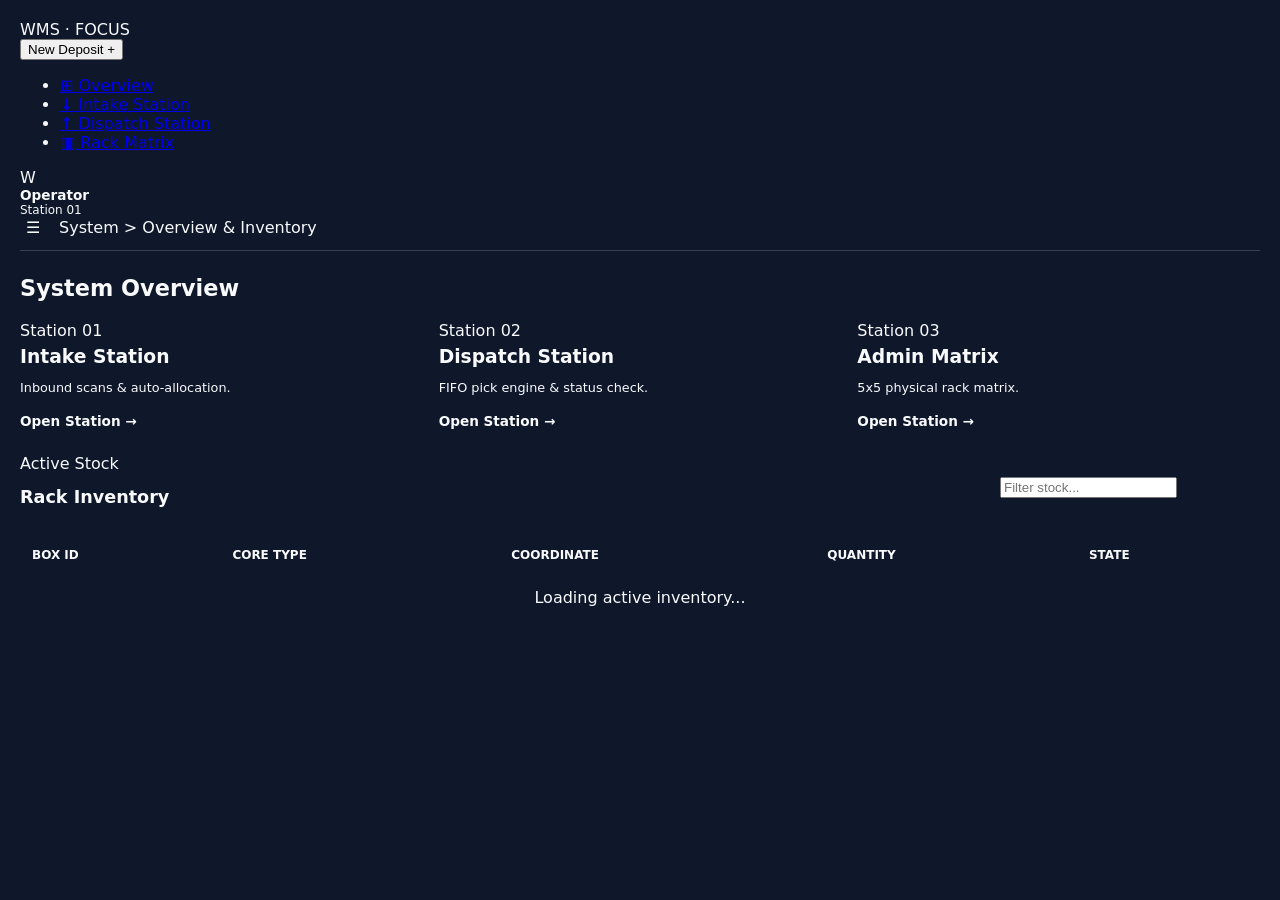
==== templates/index.html @ e70aa9d1 "working" ====
<!DOCTYPE html>
<html lang="en">
<head>
    <meta charset="UTF-8">
    <meta name="viewport" content="width=device-width, initial-scale=1.0">
    <title>WMS Operations</title>
    <link rel="stylesheet" href="/static/style.css">
</head>
<body>

    <aside id="sidebar">
        <div class="sidebar-header">
            <div class="sidebar-brand">WMS · FOCUS</div>
            <button class="btn-new-task" onclick="window.location.href='/intake'">
                <span>New Deposit</span>
                <span>+</span>
            </button>
        </div>

        <ul class="sidebar-menu">
            <li><a href="/" class="active"><span>⊞</span> Overview</a></li>
            <li><a href="/intake"><span>↓</span> Intake Station</a></li>
            <li><a href="/dispatch"><span>↑</span> Dispatch Station</a></li>
            <li><a href="/admin"><span>▥</span> Rack Matrix</a></li>
        </ul>

        <div class="sidebar-footer">
            <div class="user-avatar">W</div>
            <div>
                <div style="font-weight: 600; font-size: 0.85rem;">Operator</div>
                <div style="font-size: 0.75rem; color: var(--text-muted);">Station 01</div>
            </div>
        </div>
    </aside>

    <div id="main-wrapper">
        <header class="top-bar">
            <div class="breadcrumbs">
                <button onclick="toggleSidebar()" style="background: none; border: none; color: var(--text-secondary); cursor: pointer; font-size: 1rem; margin-right: 8px;">☰</button>
                <span>System</span> &gt; <span class="active">Overview & Inventory</span>
            </div>
        </header>

        <div class="content-container">
            <h1 style="font-size: 1.4rem; font-weight: 700; margin-bottom: 20px;">System Overview</h1>

            <!-- Station Cards -->
            <div style="display: grid; grid-template-columns: repeat(3, 1fr); gap: 16px; margin-bottom: 24px;">
                <div class="card" style="margin: 0;">
                    <span class="section-label">Station 01</span>
                    <h3 style="margin: 6px 0 4px 0;">Intake Station</h3>
                    <p style="color: var(--text-secondary); font-size: 0.8rem; margin-bottom: 16px;">Inbound scans & auto-allocation.</p>
                    <a href="/intake" style="color: var(--accent-orange); text-decoration: none; font-size: 0.85rem; font-weight: 600;">Open Station &rarr;</a>
                </div>

                <div class="card" style="margin: 0;">
                    <span class="section-label">Station 02</span>
                    <h3 style="margin: 6px 0 4px 0;">Dispatch Station</h3>
                    <p style="color: var(--text-secondary); font-size: 0.8rem; margin-bottom: 16px;">FIFO pick engine & status check.</p>
                    <a href="/dispatch" style="color: var(--accent-orange); text-decoration: none; font-size: 0.85rem; font-weight: 600;">Open Station &rarr;</a>
                </div>

                <div class="card" style="margin: 0;">
                    <span class="section-label">Station 03</span>
                    <h3 style="margin: 6px 0 4px 0;">Admin Matrix</h3>
                    <p style="color: var(--text-secondary); font-size: 0.8rem; margin-bottom: 16px;">5x5 physical rack matrix.</p>
                    <a href="/admin" style="color: var(--accent-orange); text-decoration: none; font-size: 0.85rem; font-weight: 600;">Open Station &rarr;</a>
                </div>
            </div>

            <!-- Table Card -->
            <div class="card">
                <div style="display: flex; justify-content: space-between; align-items: center; margin-bottom: 16px;">
                    <div>
                        <span class="section-label">Active Stock</span>
                        <h2 style="font-size: 1.1rem; font-weight: 700;">Rack Inventory</h2>
                    </div>
                    <div style="width: 260px;">
                        <input type="text" id="inventory-search" class="input-dark" placeholder="Filter stock..." onkeyup="filterInventoryTable()">
                    </div>
                </div>

                <table style="width: 100%; border-collapse: collapse; text-align: left;">
                    <thead>
                        <tr style="border-bottom: 1px solid var(--border-color); color: var(--text-muted); font-size: 0.75rem; text-transform: uppercase;">
                            <th style="padding: 10px 12px;">Box ID</th>
                            <th style="padding: 10px 12px;">Core Type</th>
                            <th style="padding: 10px 12px;">Coordinate</th>
                            <th style="padding: 10px 12px;">Quantity</th>
                            <th style="padding: 10px 12px;">State</th>
                        </tr>
                    </thead>
                    <tbody id="inventory-table-body">
                        <tr><td colspan="5" style="padding: 16px; text-align: center; color: var(--text-muted);">Loading active inventory...</td></tr>
                    </tbody>
                </table>
            </div>
        </div>
    </div>

    <script src="/static/index.js"></script>
</body>
</html>
---- static/style.css ----
:root {
        --bg-color: #0f172a;
        --card-bg: #1e293b;
        --text-main: #f8fafc;
        --accent-empty: #334155;
        --accent-drying: #f59e0b;
        --accent-ready: #10b981;
    }

    body {
        font-family: system-ui, -apple-system, sans-serif;
        background-color: var(--bg-color);
        color: var(--text-main);
        margin: 0;
        padding: 20px;
    }

    header {
        display: flex;
        justify-content: space-between;
        align-items: center;
        margin-bottom: 24px;
        border-bottom: 1px solid var(--accent-empty);
        padding-bottom: 12px;
    }

    .legend {
        display: flex;
        gap: 16px;
    }

    .legend-item {
        display: flex;
        align-items: center;
        gap: 8px;
        font-size: 0.9rem;
    }

    .dot {
        width: 12px;
        height: 12px;
        border-radius: 50%;
    }

    .dot.empty { background-color: var(--accent-empty); }
    .dot.drying { background-color: var(--accent-drying); }
    .dot.ready { background-color: var(--accent-ready); }

    .grid-container {
        display: grid;
        grid-template-columns: repeat(5, 1fr);
        gap: 12px;
        max-width: 900px;
        margin: 0 auto;
    }

    .rack-slot {
        background-color: var(--card-bg);
        border: 2px solid var(--accent-empty);
        border-radius: 8px;
        aspect-ratio: 1;
        display: flex;
        flex-direction: column;
        justify-content: center;
        align-items: center;
        padding: 8px;
        text-align: center;
        transition: all 0.3s ease;
    }

    .rack-slot.drying {
        border-color: var(--accent-drying);
        box-shadow: 0 0 10px rgba(245, 158, 11, 0.2);
    }

    .rack-slot.ready {
        border-color: var(--accent-ready);
        box-shadow: 0 0 10px rgba(16, 185, 129, 0.2);
    }

    .slot-coord {
        font-size: 0.75rem;
        color: #94a3b8;
        margin-bottom: 4px;
    }

    .slot-title {
        font-weight: bold;
        font-size: 0.95rem;
    }

    .slot-qty {
        font-size: 1.2rem;
        margin: 4px 0;
    }

    .slot-status {
        font-size: 0.75rem;
        padding: 2px 6px;
        border-radius: 4px;
        font-weight: 600;
    }

    .status-drying { background-color: #78350f; color: #fef3c7; }
    .status-ready { background-color: #064e3b; color: #d1fae5; }
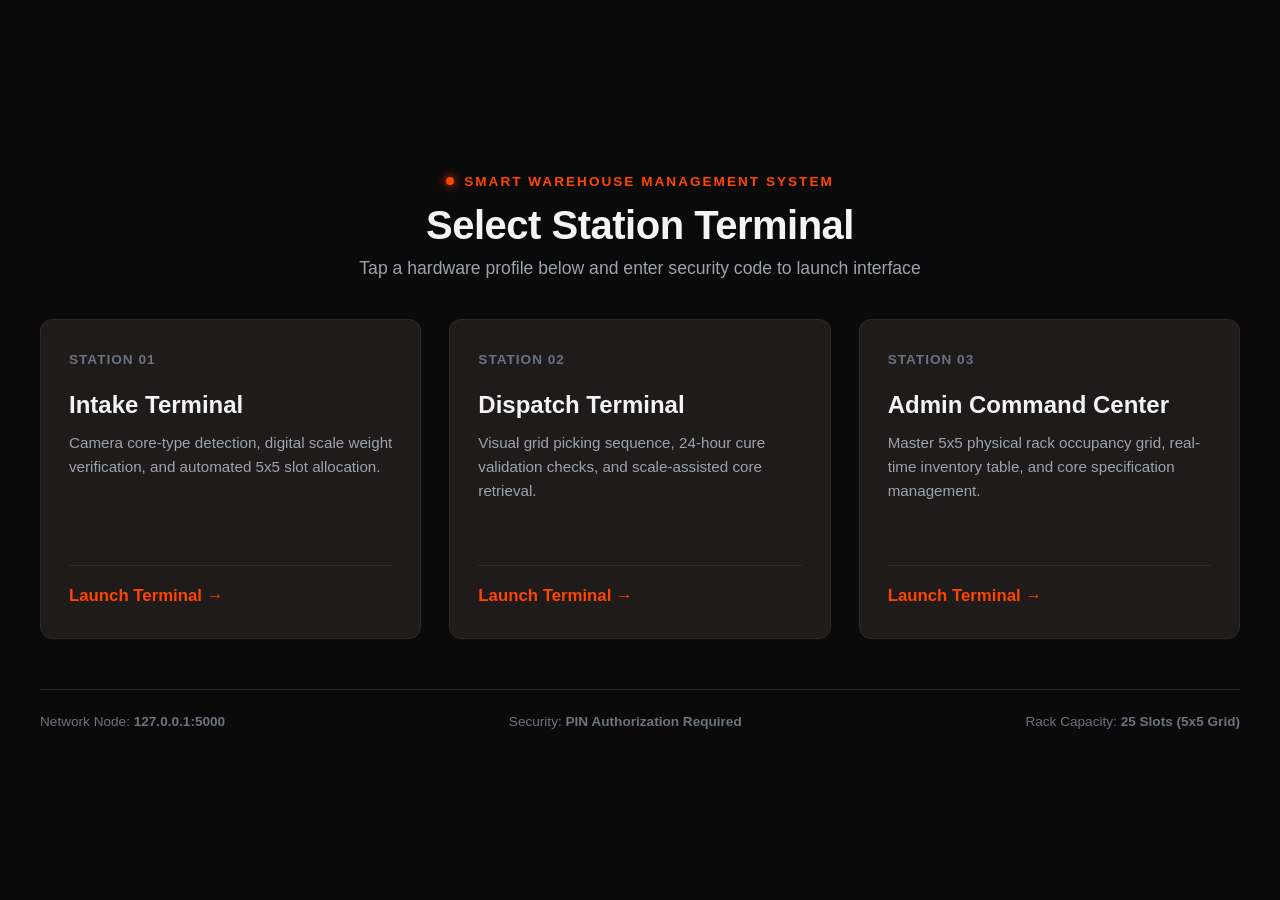
==== commit 47eb263b: "all working for now" ====
--- a/templates/index.html
+++ b/templates/index.html
@@ -2,102 +2,178 @@
 <html lang="en">
 <head>
     <meta charset="UTF-8">
-    <meta name="viewport" content="width=device-width, initial-scale=1.0">
-    <title>WMS Operations</title>
+    <meta name="viewport" content="width=device-width, initial-scale=1.0, maximum-scale=1.0, user-scalable=no">
+    <title>Smart Warehouse Management System</title>
     <link rel="stylesheet" href="/static/style.css">
 </head>
-<body>
+<body class="portal-body">
 
-    <aside id="sidebar">
-        <div class="sidebar-header">
-            <div class="sidebar-brand">WMS · FOCUS</div>
-            <button class="btn-new-task" onclick="window.location.href='/intake'">
-                <span>New Deposit</span>
-                <span>+</span>
-            </button>
-        </div>
-
-        <ul class="sidebar-menu">
-            <li><a href="/" class="active"><span>⊞</span> Overview</a></li>
-            <li><a href="/intake"><span>↓</span> Intake Station</a></li>
-            <li><a href="/dispatch"><span>↑</span> Dispatch Station</a></li>
-            <li><a href="/admin"><span>▥</span> Rack Matrix</a></li>
-        </ul>
-
-        <div class="sidebar-footer">
-            <div class="user-avatar">W</div>
-            <div>
-                <div style="font-weight: 600; font-size: 0.85rem;">Operator</div>
-                <div style="font-size: 0.75rem; color: var(--text-muted);">Station 01</div>
+    <div class="portal-wrapper">
+        <!-- Gateway Header -->
+        <header class="portal-header">
+            <div class="portal-sys-tag">
+                <span class="status-dot"></span> SMART WAREHOUSE MANAGEMENT SYSTEM
             </div>
-        </div>
-    </aside>
-
-    <div id="main-wrapper">
-        <header class="top-bar">
-            <div class="breadcrumbs">
-                <button onclick="toggleSidebar()" style="background: none; border: none; color: var(--text-secondary); cursor: pointer; font-size: 1rem; margin-right: 8px;">☰</button>
-                <span>System</span> &gt; <span class="active">Overview & Inventory</span>
-            </div>
+            <h1 class="portal-title">Select Station Terminal</h1>
+            <p class="portal-subtitle">Tap a hardware profile below and enter security code to launch interface</p>
         </header>
 
-        <div class="content-container">
-            <h1 style="font-size: 1.4rem; font-weight: 700; margin-bottom: 20px;">System Overview</h1>
-
-            <!-- Station Cards -->
-            <div style="display: grid; grid-template-columns: repeat(3, 1fr); gap: 16px; margin-bottom: 24px;">
-                <div class="card" style="margin: 0;">
-                    <span class="section-label">Station 01</span>
-                    <h3 style="margin: 6px 0 4px 0;">Intake Station</h3>
-                    <p style="color: var(--text-secondary); font-size: 0.8rem; margin-bottom: 16px;">Inbound scans & auto-allocation.</p>
-                    <a href="/intake" style="color: var(--accent-orange); text-decoration: none; font-size: 0.85rem; font-weight: 600;">Open Station &rarr;</a>
+        <!-- Terminal Selector Cards -->
+        <div class="portal-grid">
+            
+            <!-- Intake Terminal -->
+            <div class="card station-card" onclick="openPinModal('/intake', 'Intake Terminal')">
+                <div class="card-top">
+                    <span class="terminal-badge">STATION 01</span>
                 </div>
-
-                <div class="card" style="margin: 0;">
-                    <span class="section-label">Station 02</span>
-                    <h3 style="margin: 6px 0 4px 0;">Dispatch Station</h3>
-                    <p style="color: var(--text-secondary); font-size: 0.8rem; margin-bottom: 16px;">FIFO pick engine & status check.</p>
-                    <a href="/dispatch" style="color: var(--accent-orange); text-decoration: none; font-size: 0.85rem; font-weight: 600;">Open Station &rarr;</a>
-                </div>
-
-                <div class="card" style="margin: 0;">
-                    <span class="section-label">Station 03</span>
-                    <h3 style="margin: 6px 0 4px 0;">Admin Matrix</h3>
-                    <p style="color: var(--text-secondary); font-size: 0.8rem; margin-bottom: 16px;">5x5 physical rack matrix.</p>
-                    <a href="/admin" style="color: var(--accent-orange); text-decoration: none; font-size: 0.85rem; font-weight: 600;">Open Station &rarr;</a>
+                
+                <h2 class="card-title">Intake Terminal</h2>
+                <p class="card-desc">
+                    Camera core-type detection, digital scale weight verification, and automated 5x5 slot allocation.
+                </p>
+                
+                <div class="card-footer">
+                    <span class="action-text">Launch Terminal &rarr;</span>
                 </div>
             </div>
 
-            <!-- Table Card -->
-            <div class="card">
-                <div style="display: flex; justify-content: space-between; align-items: center; margin-bottom: 16px;">
-                    <div>
-                        <span class="section-label">Active Stock</span>
-                        <h2 style="font-size: 1.1rem; font-weight: 700;">Rack Inventory</h2>
-                    </div>
-                    <div style="width: 260px;">
-                        <input type="text" id="inventory-search" class="input-dark" placeholder="Filter stock..." onkeyup="filterInventoryTable()">
-                    </div>
+            <!-- Dispatch Terminal -->
+            <div class="card station-card" onclick="openPinModal('/dispatch', 'Dispatch Terminal')">
+                <div class="card-top">
+                    <span class="terminal-badge">STATION 02</span>
                 </div>
+                
+                <h2 class="card-title">Dispatch Terminal</h2>
+                <p class="card-desc">
+                    Visual grid picking sequence, 24-hour cure validation checks, and scale-assisted core retrieval.
+                </p>
+                
+                <div class="card-footer">
+                    <span class="action-text">Launch Terminal &rarr;</span>
+                </div>
+            </div>
 
-                <table style="width: 100%; border-collapse: collapse; text-align: left;">
-                    <thead>
-                        <tr style="border-bottom: 1px solid var(--border-color); color: var(--text-muted); font-size: 0.75rem; text-transform: uppercase;">
-                            <th style="padding: 10px 12px;">Box ID</th>
-                            <th style="padding: 10px 12px;">Core Type</th>
-                            <th style="padding: 10px 12px;">Coordinate</th>
-                            <th style="padding: 10px 12px;">Quantity</th>
-                            <th style="padding: 10px 12px;">State</th>
-                        </tr>
-                    </thead>
-                    <tbody id="inventory-table-body">
-                        <tr><td colspan="5" style="padding: 16px; text-align: center; color: var(--text-muted);">Loading active inventory...</td></tr>
-                    </tbody>
-                </table>
+            <!-- Admin Command -->
+            <div class="card station-card" onclick="openPinModal('/admin', 'Admin Command Center')">
+                <div class="card-top">
+                    <span class="terminal-badge">STATION 03</span>
+                </div>
+                
+                <h2 class="card-title">Admin Command Center</h2>
+                <p class="card-desc">
+                    Master 5x5 physical rack occupancy grid, real-time inventory table, and core specification management.
+                </p>
+                
+                <div class="card-footer">
+                    <span class="action-text">Launch Terminal &rarr;</span>
+                </div>
             </div>
+
+        </div>
+
+        <!-- System Footer Info -->
+        <footer class="portal-footer">
+            <div>Network Node: <strong>127.0.0.1:5000</strong></div>
+            <div>Security: <strong>PIN Authorization Required</strong></div>
+            <div>Rack Capacity: <strong>25 Slots (5x5 Grid)</strong></div>
+        </footer>
+    </div>
+
+    <!-- Security Passcode Modal -->
+    <div id="pin-modal" class="modal-backdrop">
+        <div class="pin-modal-card">
+            <div class="modal-header">
+                <span class="section-label">Terminal Security Check</span>
+                <button class="close-btn" onclick="closePinModal()">&times;</button>
+            </div>
+            
+            <h3 id="modal-target-title" class="modal-title">Authorize Access</h3>
+            <p class="modal-subtitle">Enter 4-digit security code to initialize terminal</p>
+
+            <div class="pin-display">
+                <span class="pin-dot"></span>
+                <span class="pin-dot"></span>
+                <span class="pin-dot"></span>
+                <span class="pin-dot"></span>
+            </div>
+            
+            <div id="pin-error" class="pin-error-text">Incorrect Security Code</div>
+
+            <div class="pin-pad">
+                <button class="pin-key" onclick="pressPin('1')">1</button>
+                <button class="pin-key" onclick="pressPin('2')">2</button>
+                <button class="pin-key" onclick="pressPin('3')">3</button>
+                <button class="pin-key" onclick="pressPin('4')">4</button>
+                <button class="pin-key" onclick="pressPin('5')">5</button>
+                <button class="pin-key" onclick="pressPin('6')">6</button>
+                <button class="pin-key" onclick="pressPin('7')">7</button>
+                <button class="pin-key" onclick="pressPin('8')">8</button>
+                <button class="pin-key" onclick="pressPin('9')">9</button>
+                <button class="pin-key action" onclick="clearPin()">C</button>
+                <button class="pin-key" onclick="pressPin('0')">0</button>
+                <button class="pin-key action submit" onclick="submitPin()">&check;</button>
+            </div>
+            <div class="demo-hint">Demo Security Code: <strong>1234</strong></div>
         </div>
     </div>
 
-    <script src="/static/index.js"></script>
+    <script>
+        let enteredPin = "";
+        let targetUrl = "";
+        const DEFAULT_PIN = "1234";
+
+        function openPinModal(url, title) {
+            targetUrl = url;
+            document.getElementById('modal-target-title').textContent = title;
+            document.getElementById('pin-modal').classList.add('active');
+            clearPin();
+        }
+
+        function closePinModal() {
+            document.getElementById('pin-modal').classList.remove('active');
+            clearPin();
+        }
+
+        function pressPin(num) {
+            if (enteredPin.length < 4) {
+                enteredPin += num;
+                updatePinDots();
+            }
+            if (enteredPin.length === 4) {
+                setTimeout(submitPin, 150);
+            }
+        }
+
+        function clearPin() {
+            enteredPin = "";
+            document.getElementById('pin-error').style.display = 'none';
+            updatePinDots();
+        }
+
+        function updatePinDots() {
+            const dots = document.querySelectorAll('.pin-dot');
+            dots.forEach((dot, idx) => {
+                if (idx < enteredPin.length) {
+                    dot.classList.add('filled');
+                } else {
+                    dot.classList.remove('filled');
+                }
+            });
+        }
+
+        function submitPin() {
+            if (enteredPin === DEFAULT_PIN) {
+                window.location.href = targetUrl;
+            } else {
+                document.getElementById('pin-error').style.display = 'block';
+                const dots = document.querySelectorAll('.pin-dot');
+                dots.forEach(dot => dot.classList.add('error'));
+                setTimeout(() => {
+                    clearPin();
+                    dots.forEach(dot => dot.classList.remove('error'));
+                }, 600);
+            }
+        }
+    </script>
 </body>
 </html>
--- a/static/style.css
+++ b/static/style.css
@@ -1,105 +1,997 @@
-    :root {
-        --bg-color: #0f172a;
-        --card-bg: #1e293b;
-        --text-main: #f8fafc;
-        --accent-empty: #334155;
-        --accent-drying: #f59e0b;
-        --accent-ready: #10b981;
-    }
-
-    body {
-        font-family: system-ui, -apple-system, sans-serif;
-        background-color: var(--bg-color);
-        color: var(--text-main);
-        margin: 0;
-        padding: 20px;
-    }
-
-    header {
-        display: flex;
-        justify-content: space-between;
-        align-items: center;
-        margin-bottom: 24px;
-        border-bottom: 1px solid var(--accent-empty);
-        padding-bottom: 12px;
-    }
-
-    .legend {
-        display: flex;
-        gap: 16px;
-    }
-
-    .legend-item {
-        display: flex;
-        align-items: center;
-        gap: 8px;
-        font-size: 0.9rem;
-    }
-
-    .dot {
-        width: 12px;
-        height: 12px;
-        border-radius: 50%;
-    }
-
-    .dot.empty { background-color: var(--accent-empty); }
-    .dot.drying { background-color: var(--accent-drying); }
-    .dot.ready { background-color: var(--accent-ready); }
-
-    .grid-container {
-        display: grid;
-        grid-template-columns: repeat(5, 1fr);
-        gap: 12px;
-        max-width: 900px;
-        margin: 0 auto;
-    }
-
-    .rack-slot {
-        background-color: var(--card-bg);
-        border: 2px solid var(--accent-empty);
-        border-radius: 8px;
-        aspect-ratio: 1;
-        display: flex;
-        flex-direction: column;
-        justify-content: center;
-        align-items: center;
-        padding: 8px;
-        text-align: center;
-        transition: all 0.3s ease;
-    }
-
-    .rack-slot.drying {
-        border-color: var(--accent-drying);
-        box-shadow: 0 0 10px rgba(245, 158, 11, 0.2);
-    }
-
-    .rack-slot.ready {
-        border-color: var(--accent-ready);
-        box-shadow: 0 0 10px rgba(16, 185, 129, 0.2);
-    }
-
-    .slot-coord {
-        font-size: 0.75rem;
-        color: #94a3b8;
-        margin-bottom: 4px;
-    }
-
-    .slot-title {
-        font-weight: bold;
-        font-size: 0.95rem;
-    }
-
-    .slot-qty {
-        font-size: 1.2rem;
-        margin: 4px 0;
-    }
-
-    .slot-status {
-        font-size: 0.75rem;
-        padding: 2px 6px;
-        border-radius: 4px;
-        font-weight: 600;
-    }
-
-    .status-drying { background-color: #78350f; color: #fef3c7; }
-    .status-ready { background-color: #064e3b; color: #d1fae5; }
+:root {
+  --bg-main: #111010;
+  --bg-sidebar: #171514;
+  --bg-card: #1e1b1a;
+  --bg-hover: #282422;
+  --border-color: #2e2a28;
+  --border-light: #3d3734;
+  
+  --text-primary: #f3f4f6;
+  --text-secondary: #9ca3af;
+  --text-muted: #6b7280;
+
+  --accent-orange: #ff4500;
+  --accent-orange-hover: #e03e00;
+  
+  --status-ready: #10b981;
+  --status-ready-bg: rgba(16, 185, 129, 0.15);
+  --status-drying: #f59e0b;
+  --status-drying-bg: rgba(245, 158, 11, 0.15);
+  --status-error: #f43f5e;
+  --status-error-bg: rgba(244, 63, 94, 0.15);
+
+  --sidebar-width: 260px;
+}
+
+* {
+  box-sizing: border-box;
+  margin: 0;
+  padding: 0;
+  font-family: -apple-system, BlinkMacSystemFont, "Segoe UI", Roboto, Helvetica, Arial, sans-serif;
+  -webkit-tap-highlight-color: transparent;
+}
+
+body {
+  background-color: var(--bg-main);
+  color: var(--text-primary);
+  min-height: 100vh;
+  font-size: 1rem;
+}
+
+/* Tablet & Touch Layout */
+.portal-body {
+  display: flex;
+  justify-content: center;
+  align-items: center;
+  background-color: #0b0a0a;
+  min-height: 100vh;
+  padding: 24px;
+}
+
+.portal-wrapper {
+  max-width: 1200px;
+  width: 100%;
+  margin: 0 auto;
+}
+
+.portal-header {
+  text-align: center;
+  margin-bottom: 40px;
+}
+
+.portal-sys-tag {
+  font-size: 0.85rem;
+  font-weight: 800;
+  color: var(--accent-orange);
+  letter-spacing: 2px;
+  text-transform: uppercase;
+  margin-bottom: 14px;
+  display: inline-flex;
+  align-items: center;
+  gap: 10px;
+}
+
+.status-dot {
+  width: 8px;
+  height: 8px;
+  border-radius: 50%;
+  background: var(--accent-orange);
+  box-shadow: 0 0 10px var(--accent-orange);
+}
+
+.portal-title {
+  font-size: 2.5rem;
+  font-weight: 900;
+  letter-spacing: -0.5px;
+  margin-bottom: 10px;
+  color: var(--text-primary);
+}
+
+.portal-subtitle {
+  color: var(--text-secondary);
+  font-size: 1.1rem;
+}
+
+/* Scaled Grid for Tablets */
+.portal-grid {
+  display: grid;
+  grid-template-columns: repeat(3, 1fr);
+  gap: 28px;
+}
+
+@media (max-width: 900px) {
+  .portal-grid {
+    grid-template-columns: 1fr;
+  }
+  .portal-title {
+    font-size: 2rem;
+  }
+}
+
+/* Station Cards */
+.card {
+  background: var(--bg-card);
+  border: 1px solid var(--border-color);
+  border-radius: 12px;
+  padding: 32px 28px;
+}
+
+.station-card {
+  display: flex;
+  flex-direction: column;
+  height: 100%;
+  min-height: 320px;
+  cursor: pointer;
+  user-select: none;
+  transition: border-color 0.2s ease, transform 0.2s ease, background 0.2s ease, box-shadow 0.2s ease;
+}
+
+.station-card:hover, .station-card:active {
+  border-color: var(--accent-orange);
+  background: var(--bg-hover);
+  transform: translateY(-3px);
+  box-shadow: 0 12px 24px rgba(0,0,0,0.4);
+}
+
+.card-top {
+  display: flex;
+  justify-content: flex-start;
+  align-items: center;
+  margin-bottom: 24px;
+}
+
+.terminal-badge {
+  font-size: 0.85rem;
+  font-weight: 800;
+  color: var(--text-muted);
+  letter-spacing: 1px;
+  text-transform: uppercase;
+}
+
+.card-title {
+  font-size: 1.5rem;
+  font-weight: 800;
+  margin-bottom: 12px;
+  color: var(--text-primary);
+}
+
+.card-desc {
+  color: var(--text-secondary);
+  font-size: 0.95rem;
+  line-height: 1.6;
+  margin-bottom: 36px;
+  flex-grow: 1;
+}
+
+/* Card Footer - Bottom Left Action Text */
+.card-footer {
+  display: flex;
+  justify-content: flex-start;
+  align-items: center;
+  border-top: 1px solid var(--border-color);
+  padding-top: 20px;
+}
+
+.action-text {
+  font-size: 1.05rem;
+  font-weight: 800;
+  color: var(--accent-orange);
+  display: inline-flex;
+  align-items: center;
+  gap: 8px;
+  transition: transform 0.2s ease;
+}
+
+.station-card:hover .action-text {
+  transform: translateX(6px);
+}
+
+.portal-footer {
+  margin-top: 50px;
+  padding-top: 24px;
+  border-top: 1px solid var(--border-color);
+  display: flex;
+  justify-content: space-between;
+  font-size: 0.85rem;
+  color: var(--text-muted);
+}
+
+/* Security PIN Modal */
+.modal-backdrop {
+  position: fixed;
+  top: 0;
+  left: 0;
+  width: 100vw;
+  height: 100vh;
+  background: rgba(0, 0, 0, 0.85);
+  backdrop-filter: blur(8px);
+  display: flex;
+  justify-content: center;
+  align-items: center;
+  opacity: 0;
+  pointer-events: none;
+  transition: opacity 0.25s ease;
+  z-index: 2000;
+}
+
+.modal-backdrop.active {
+  opacity: 1;
+  pointer-events: auto;
+}
+
+.pin-modal-card {
+  background: var(--bg-card);
+  border: 1px solid var(--border-light);
+  border-radius: 16px;
+  padding: 32px;
+  width: 100%;
+  max-width: 380px;
+  box-shadow: 0 20px 50px rgba(0,0,0,0.8);
+  text-align: center;
+}
+
+.modal-header {
+  display: flex;
+  justify-content: space-between;
+  align-items: center;
+  margin-bottom: 12px;
+}
+
+.section-label {
+  font-size: 0.75rem;
+  font-weight: 800;
+  color: var(--accent-orange);
+  text-transform: uppercase;
+  letter-spacing: 1px;
+}
+
+.close-btn {
+  background: none;
+  border: none;
+  color: var(--text-muted);
+  font-size: 1.8rem;
+  cursor: pointer;
+  line-height: 1;
+}
+
+.close-btn:hover { color: var(--text-primary); }
+
+.modal-title {
+  font-size: 1.3rem;
+  font-weight: 800;
+  margin-bottom: 6px;
+}
+
+.modal-subtitle {
+  font-size: 0.85rem;
+  color: var(--text-secondary);
+  margin-bottom: 24px;
+}
+
+/* PIN Indicator Dots */
+.pin-display {
+  display: flex;
+  justify-content: center;
+  gap: 16px;
+  margin-bottom: 16px;
+}
+
+.pin-dot {
+  width: 16px;
+  height: 16px;
+  border-radius: 50%;
+  border: 2px solid var(--border-light);
+  transition: background 0.15s ease, border-color 0.15s ease, transform 0.15s ease;
+}
+
+.pin-dot.filled {
+  background: var(--accent-orange);
+  border-color: var(--accent-orange);
+  transform: scale(1.1);
+}
+
+.pin-dot.error {
+  background: var(--status-error);
+  border-color: var(--status-error);
+}
+
+.pin-error-text {
+  font-size: 0.8rem;
+  font-weight: 700;
+  color: var(--status-error);
+  height: 20px;
+  margin-bottom: 12px;
+  display: none;
+}
+
+/* Numeric Keypad */
+.pin-pad {
+  display: grid;
+  grid-template-columns: repeat(3, 1fr);
+  gap: 12px;
+  margin-bottom: 20px;
+}
+
+.pin-key {
+  background: var(--bg-main);
+  border: 1px solid var(--border-color);
+  color: var(--text-primary);
+  font-size: 1.4rem;
+  font-weight: 700;
+  padding: 16px;
+  border-radius: 10px;
+  cursor: pointer;
+  user-select: none;
+  transition: background 0.1s ease, border-color 0.1s ease;
+}
+
+.pin-key:active {
+  background: var(--bg-hover);
+  border-color: var(--accent-orange);
+}
+
+.pin-key.action {
+  font-size: 1.1rem;
+  color: var(--text-secondary);
+}
+
+.pin-key.submit {
+  color: var(--status-ready);
+}
+
+.demo-hint {
+  font-size: 0.75rem;
+  color: var(--text-muted);
+}
+/* ─── Intake Terminal ─────────────────────────────────────────────── */
+
+.terminal-body {
+  background-color: #0b0a0a;
+  min-height: 100vh;
+}
+
+.terminal-wrapper {
+  max-width: 560px;
+  margin: 0 auto;
+  padding: 24px 20px 60px;
+  min-height: 100vh;
+  display: flex;
+  flex-direction: column;
+}
+
+.terminal-header {
+  display: flex;
+  justify-content: space-between;
+  align-items: center;
+  margin-bottom: 40px;
+}
+
+.back-link {
+  color: var(--text-secondary);
+  text-decoration: none;
+  font-size: 0.9rem;
+  font-weight: 600;
+  transition: color 0.15s ease;
+}
+
+.back-link:hover { color: var(--text-primary); }
+
+.terminal-tag {
+  font-size: 0.78rem;
+  font-weight: 800;
+  color: var(--accent-orange);
+  letter-spacing: 1.5px;
+  display: inline-flex;
+  align-items: center;
+  gap: 8px;
+}
+
+.intake-stage {
+  flex: 1;
+  display: flex;
+  align-items: center;
+  justify-content: center;
+}
+
+.stage-panel {
+  display: none;
+  flex-direction: column;
+  align-items: center;
+  text-align: center;
+  width: 100%;
+}
+
+.stage-panel.is-active {
+  display: flex;
+  animation: stage-in 0.35s ease;
+}
+
+@keyframes stage-in {
+  from { opacity: 0; transform: translateY(8px); }
+  to { opacity: 1; transform: translateY(0); }
+}
+
+.stage-icon {
+  width: 72px;
+  height: 72px;
+  color: var(--accent-orange);
+  margin-bottom: 28px;
+}
+
+.stage-title {
+  font-size: 1.6rem;
+  font-weight: 800;
+  color: var(--text-primary);
+  margin-bottom: 10px;
+  letter-spacing: -0.3px;
+}
+
+.stage-desc {
+  color: var(--text-secondary);
+  font-size: 0.98rem;
+  line-height: 1.6;
+  max-width: 380px;
+  margin-bottom: 36px;
+}
+
+/* Buttons */
+.btn-primary, .btn-outline-error, .btn-ghost {
+  border: none;
+  border-radius: 10px;
+  font-weight: 800;
+  cursor: pointer;
+  font-size: 0.95rem;
+  padding: 14px 26px;
+  transition: transform 0.15s ease, background 0.15s ease, border-color 0.15s ease;
+}
+
+.btn-primary {
+  background: var(--accent-orange);
+  color: #fff;
+}
+
+.btn-primary:hover { background: var(--accent-orange-hover); }
+.btn-primary:active { transform: scale(0.97); }
+
+.btn-lg { padding: 16px 40px; font-size: 1.05rem; }
+
+.btn-outline-error {
+  background: transparent;
+  color: var(--status-error);
+  border: 1.5px solid var(--status-error);
+}
+
+.btn-outline-error:hover { background: var(--status-error-bg); }
+
+.btn-ghost {
+  background: transparent;
+  color: var(--text-muted);
+  margin-top: 24px;
+}
+
+.btn-ghost:hover { color: var(--text-primary); }
+
+.stage-actions {
+  display: flex;
+  gap: 14px;
+}
+
+/* Countdown ring */
+.ring-wrap {
+  position: relative;
+  width: 200px;
+  height: 200px;
+  margin-bottom: 32px;
+}
+
+.ring-svg {
+  width: 100%;
+  height: 100%;
+  transform: rotate(-90deg);
+}
+
+.ring-track {
+  fill: none;
+  stroke: var(--border-color);
+  stroke-width: 8;
+}
+
+.ring-progress {
+  fill: none;
+  stroke: var(--accent-orange);
+  stroke-width: 8;
+  stroke-linecap: round;
+}
+
+.ring-wrap.is-urgent .ring-progress { stroke: var(--status-error); }
+
+.ring-center {
+  position: absolute;
+  inset: 0;
+  display: flex;
+  flex-direction: column;
+  align-items: center;
+  justify-content: center;
+}
+
+#countdown-num {
+  font-size: 2.6rem;
+  font-weight: 900;
+  color: var(--text-primary);
+  line-height: 1;
+}
+
+.ring-label {
+  font-size: 0.75rem;
+  color: var(--text-muted);
+  margin-top: 6px;
+}
+
+/* Detection card */
+.detect-card {
+  width: 100%;
+  background: var(--bg-card);
+  border: 1px solid var(--border-color);
+  border-radius: 12px;
+  padding: 18px 22px;
+  margin-bottom: 28px;
+}
+
+.detect-row {
+  display: flex;
+  justify-content: space-between;
+  align-items: center;
+  padding: 8px 0;
+}
+
+.detect-row + .detect-row { border-top: 1px solid var(--border-color); }
+
+.detect-label {
+  color: var(--text-secondary);
+  font-size: 0.9rem;
+}
+
+.detect-value {
+  color: var(--text-primary);
+  font-size: 1.05rem;
+}
+
+/* Success */
+.success-icon {
+  width: 72px;
+  height: 72px;
+  color: var(--status-ready);
+  margin-bottom: 24px;
+}
+
+/* Problem picker */
+.problem-grid {
+  display: grid;
+  grid-template-columns: 1fr 1fr;
+  gap: 12px;
+  width: 100%;
+  margin-bottom: 8px;
+}
+
+.problem-choice {
+  background: var(--bg-card);
+  border: 1px solid var(--border-color);
+  color: var(--text-primary);
+  border-radius: 10px;
+  padding: 18px 14px;
+  font-weight: 700;
+  font-size: 0.92rem;
+  cursor: pointer;
+  transition: border-color 0.15s ease, background 0.15s ease;
+}
+
+.problem-choice:hover {
+  border-color: var(--status-error);
+  background: var(--status-error-bg);
+}
+
+/* Toast */
+.toast {
+  position: fixed;
+  bottom: 28px;
+  left: 50%;
+  transform: translateX(-50%) translateY(20px);
+  background: var(--bg-card);
+  border: 1px solid var(--border-light);
+  color: var(--text-primary);
+  padding: 12px 20px;
+  border-radius: 10px;
+  font-size: 0.9rem;
+  font-weight: 600;
+  opacity: 0;
+  pointer-events: none;
+  transition: opacity 0.2s ease, transform 0.2s ease;
+  box-shadow: 0 10px 30px rgba(0,0,0,0.5);
+}
+
+.toast.is-visible {
+  opacity: 1;
+  transform: translateX(-50%) translateY(0);
+}
+
+.toast.toast-error {
+  border-color: var(--status-error);
+  color: var(--status-error);
+}
+
+/* ─── Dispatch Terminal (append to style.css) ────────────────────── */
+
+.dispatch-wrapper {
+  max-width: 1100px;
+  margin: 0 auto;
+  padding: 24px 20px 40px;
+  min-height: 100vh;
+  display: flex;
+  flex-direction: column;
+}
+
+.dispatch-layout {
+  display: flex;
+  gap: 22px;
+  flex: 1;
+  min-height: 0;
+}
+
+/* Left: search + type grid */
+.type-panel {
+  width: 320px;
+  flex-shrink: 0;
+  background: var(--bg-card);
+  border: 1px solid var(--border-color);
+  border-radius: 14px;
+  padding: 18px;
+  display: flex;
+  flex-direction: column;
+  gap: 16px;
+  max-height: calc(100vh - 110px);
+}
+
+.search-bar {
+  position: relative;
+  display: flex;
+  align-items: center;
+}
+
+.search-icon {
+  position: absolute;
+  left: 14px;
+  width: 18px;
+  height: 18px;
+  color: var(--text-muted);
+  pointer-events: none;
+}
+
+.search-bar input {
+  width: 100%;
+  background: var(--bg-main);
+  border: 1px solid var(--border-color);
+  border-radius: 10px;
+  padding: 12px 14px 12px 40px;
+  color: var(--text-primary);
+  font-size: 0.92rem;
+}
+
+.search-bar input:focus {
+  outline: none;
+  border-color: var(--accent-orange);
+}
+
+.type-grid {
+  display: grid;
+  grid-template-columns: 1fr 1fr;
+  gap: 10px;
+  overflow-y: auto;
+  padding-right: 4px;
+}
+
+.type-grid-empty {
+  grid-column: 1 / -1;
+  color: var(--text-muted);
+  font-size: 0.85rem;
+  text-align: center;
+  padding: 24px 0;
+}
+
+.type-card {
+  background: var(--bg-main);
+  border: 1.5px solid var(--border-color);
+  border-radius: 12px;
+  padding: 14px 10px;
+  display: flex;
+  flex-direction: column;
+  align-items: center;
+  gap: 6px;
+  cursor: pointer;
+  transition: border-color 0.15s ease, background 0.15s ease, transform 0.1s ease;
+}
+
+.type-card:hover { border-color: var(--border-light); }
+
+.type-card.is-selected {
+  border-color: var(--accent-orange);
+  background: rgba(255, 69, 0, 0.08);
+}
+
+.type-thumb {
+  width: 52px;
+  height: 52px;
+  border-radius: 50%;
+  background: var(--bg-hover);
+  border: 1px solid var(--border-light);
+  display: flex;
+  align-items: center;
+  justify-content: center;
+  overflow: hidden;
+}
+
+.type-thumb img { width: 100%; height: 100%; object-fit: cover; }
+
+.type-thumb-fallback {
+  font-weight: 800;
+  font-size: 1.1rem;
+  color: var(--accent-orange);
+}
+
+.type-thumb-lg { width: 64px; height: 64px; flex-shrink: 0; }
+
+.type-name {
+  font-size: 0.85rem;
+  font-weight: 700;
+  color: var(--text-primary);
+  text-align: center;
+  line-height: 1.25;
+}
+
+.type-sub {
+  font-size: 0.72rem;
+  color: var(--text-muted);
+}
+
+/* Right: output panel */
+.output-panel {
+  flex: 1;
+  background: var(--bg-card);
+  border: 1px solid var(--border-color);
+  border-radius: 14px;
+  padding: 36px;
+  display: flex;
+  flex-direction: column;
+  min-width: 0;
+}
+
+.panel-state { display: none; flex-direction: column; }
+.panel-state.is-active { display: flex; animation: stage-in 0.3s ease; }
+
+.empty-hint {
+  margin: auto;
+  text-align: center;
+  color: var(--text-muted);
+}
+
+.empty-hint svg { width: 56px; height: 56px; margin-bottom: 16px; }
+.empty-hint p { font-size: 0.95rem; }
+
+.panel-title {
+  font-size: 1.3rem;
+  font-weight: 800;
+  color: var(--text-primary);
+  margin-bottom: 4px;
+}
+
+.panel-sub {
+  color: var(--text-secondary);
+  font-size: 0.92rem;
+  line-height: 1.55;
+  margin-bottom: 24px;
+}
+
+.selected-type-header {
+  display: flex;
+  align-items: center;
+  gap: 16px;
+  margin-bottom: 28px;
+}
+
+.field-label {
+  font-size: 0.85rem;
+  color: var(--text-secondary);
+  font-weight: 600;
+  margin-bottom: 10px;
+}
+
+.qty-row {
+  display: flex;
+  align-items: center;
+  gap: 12px;
+  margin-bottom: 28px;
+}
+
+.qty-btn {
+  width: 44px;
+  height: 44px;
+  border-radius: 10px;
+  border: 1px solid var(--border-color);
+  background: var(--bg-main);
+  color: var(--text-primary);
+  font-size: 1.3rem;
+  font-weight: 700;
+  cursor: pointer;
+}
+
+.qty-btn:hover { border-color: var(--accent-orange); }
+
+#qty-input {
+  width: 90px;
+  text-align: center;
+  background: var(--bg-main);
+  border: 1px solid var(--border-color);
+  border-radius: 10px;
+  padding: 10px;
+  color: var(--text-primary);
+  font-size: 1.1rem;
+  font-weight: 700;
+}
+
+/* Error / status */
+.status-icon {
+  width: 52px;
+  height: 52px;
+  border-radius: 50%;
+  border: 2px solid var(--status-error);
+  color: var(--status-error);
+  display: flex;
+  align-items: center;
+  justify-content: center;
+  font-size: 1.5rem;
+  font-weight: 800;
+  margin-bottom: 20px;
+}
+
+.status-icon-ready {
+  border-color: var(--status-ready);
+  color: var(--status-ready);
+}
+
+.error-countdown {
+  background: var(--bg-main);
+  border: 1px solid var(--border-color);
+  border-radius: 10px;
+  padding: 14px 18px;
+  font-size: 1.4rem;
+  font-weight: 800;
+  color: var(--accent-orange);
+  margin-bottom: 24px;
+  width: fit-content;
+}
+
+/* Step wizard */
+.step-meta {
+  display: flex;
+  justify-content: space-between;
+  align-items: center;
+  margin-bottom: 20px;
+}
+
+.step-progress {
+  font-size: 0.78rem;
+  font-weight: 800;
+  color: var(--text-muted);
+  letter-spacing: 1px;
+  text-transform: uppercase;
+}
+
+.step-row-label {
+  font-size: 0.85rem;
+  font-weight: 700;
+  color: var(--accent-orange);
+}
+
+.row-strip {
+  display: flex;
+  gap: 12px;
+  margin-top: 22px;
+  margin-bottom: 28px;
+}
+
+.row-cell {
+  position: relative;
+  width: 68px;
+  height: 68px;
+  border-radius: 10px;
+  border: 1.5px solid var(--border-color);
+  background: var(--bg-main);
+  display: flex;
+  flex-direction: column;
+  align-items: center;
+  justify-content: center;
+  gap: 2px;
+}
+
+.row-cell.is-occupied { border-color: var(--border-light); }
+
+.row-cell.is-target {
+  border-color: var(--accent-orange);
+  background: rgba(255, 69, 0, 0.12);
+  box-shadow: 0 0 0 3px rgba(255, 69, 0, 0.18);
+}
+
+.row-cell-flag {
+  position: absolute;
+  top: -22px;
+  font-size: 0.65rem;
+  font-weight: 800;
+  color: var(--accent-orange);
+  letter-spacing: 1px;
+}
+
+.row-cell-col {
+  font-size: 0.7rem;
+  color: var(--text-muted);
+  font-weight: 700;
+}
+
+.row-cell-qty {
+  font-size: 0.85rem;
+  color: var(--text-primary);
+  font-weight: 800;
+}
+
+.step-actions { display: flex; gap: 14px; }
+
+.counting-station {
+  display: none;
+  flex-direction: column;
+  align-items: flex-start;
+  gap: 14px;
+}
+
+.counter-display {
+  background: var(--bg-main);
+  border: 1px solid var(--border-color);
+  border-radius: 12px;
+  padding: 20px 32px;
+  display: flex;
+  flex-direction: column;
+  align-items: center;
+}
+
+#counter-num {
+  font-size: 2.4rem;
+  font-weight: 900;
+  color: var(--text-primary);
+  line-height: 1;
+}
+
+.counter-label {
+  font-size: 0.75rem;
+  color: var(--text-muted);
+  margin-top: 4px;
+}
+
+.counting-hint {
+  color: var(--text-secondary);
+  font-size: 0.88rem;
+}
+
+.btn-outline {
+  background: transparent;
+  border: 1.5px solid var(--border-light);
+  color: var(--text-primary);
+  border-radius: 10px;
+  padding: 12px 20px;
+  font-weight: 700;
+  font-size: 0.88rem;
+  cursor: pointer;
+}
+
+.btn-outline:hover { border-color: var(--accent-orange); }
+
+@media (max-width: 820px) {
+  .dispatch-layout { flex-direction: column; }
+  .type-panel { width: 100%; max-height: 260px; }
+}
